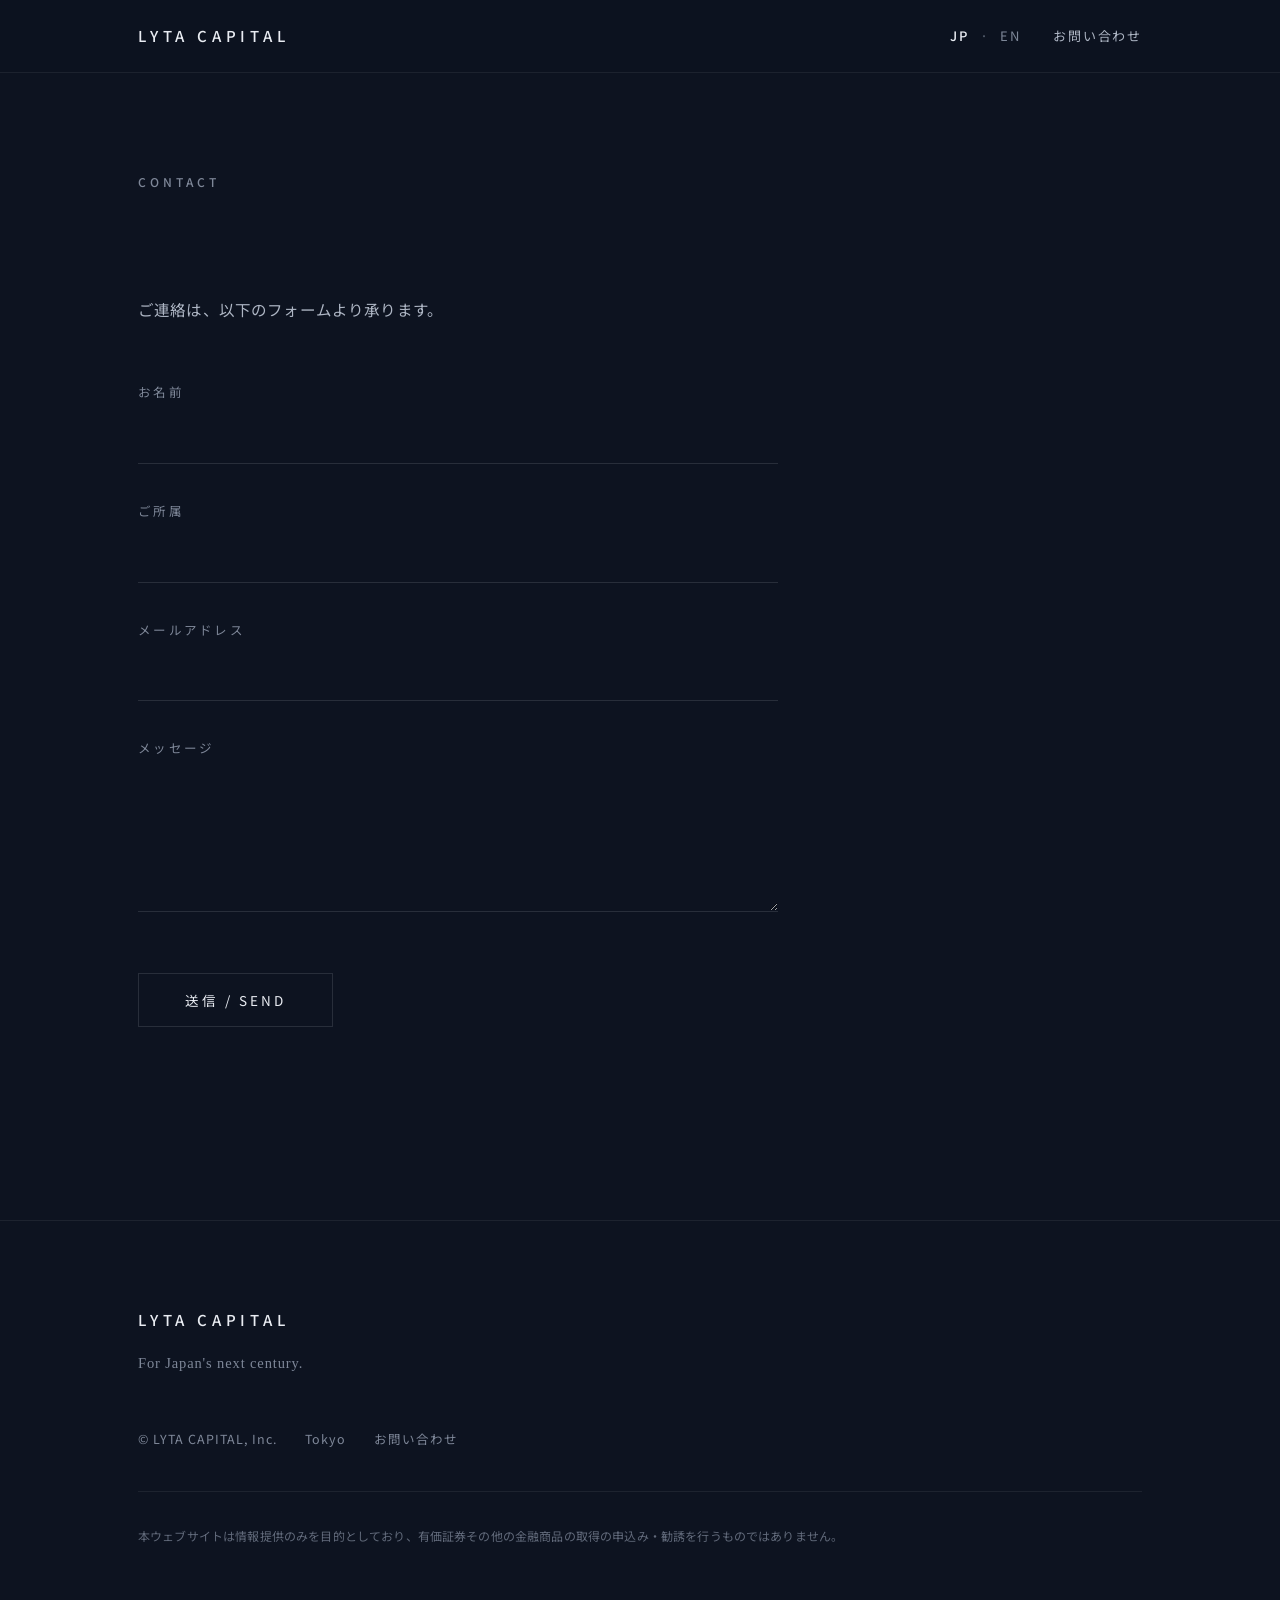
==== contact/index.html @ 0db658bf "LYTA CAPITAL corporate site: JP/EN, founder, news, contact Rebuilt from the Base44 site as a static " ====
<!DOCTYPE html>
<html lang="ja">
<head>
<meta charset="UTF-8">
<meta name="viewport" content="width=device-width, initial-scale=1.0">
<title>Contact | LYTA CAPITAL</title>
<meta name="description" content="LYTA CAPITALへのお問い合わせはこちらのフォームより承ります。">
<link rel="canonical" href="https://home.lyta-capital.com/contact/">
<link rel="alternate" hreflang="ja" href="https://home.lyta-capital.com/contact/">
<link rel="alternate" hreflang="en" href="https://home.lyta-capital.com/en/contact/">
<meta property="og:type" content="website">
<meta property="og:site_name" content="LYTA CAPITAL">
<meta property="og:title" content="Contact | LYTA CAPITAL">
<meta property="og:description" content="LYTA CAPITALへのお問い合わせ">
<meta property="og:url" content="https://home.lyta-capital.com/contact/">
<meta property="og:image" content="https://home.lyta-capital.com/img/ogp.png">
<meta property="og:locale" content="ja_JP">
<meta name="robots" content="noindex, follow">
<link rel="icon" href="/img/favicon.svg" type="image/svg+xml">
<link rel="preconnect" href="https://fonts.googleapis.com">
<link rel="preconnect" href="https://fonts.gstatic.com" crossorigin>
<link href="https://fonts.googleapis.com/css2?family=Noto+Sans+JP:wght@400;500&family=Noto+Serif+JP:wght@500&display=swap" rel="stylesheet">
<link rel="stylesheet" href="/css/style.css">
</head>
<body>

<header class="site-header">
  <div class="inner">
    <a class="wordmark" href="/">LYTA CAPITAL</a>
    <nav class="site-nav">
      <div class="lang-switch">
        <span class="current">JP</span><span class="sep">・</span><a href="/en/contact/">EN</a>
      </div>
      <a class="nav-contact" href="/contact/">お問い合わせ</a>
    </nav>
  </div>
</header>

<main>

  <div class="page-hero">
    <p class="section-label reveal" style="margin-bottom: 0;">CONTACT</p>
  </div>

  <div class="section" style="border-top: none; padding-top: 40px;">
    <div class="contact-wrap">
      <p class="contact-lead reveal">ご連絡は、以下のフォームより承ります。</p>

      <form id="contact-form" class="reveal" novalidate>
        <div class="field">
          <label for="name">お名前</label>
          <input type="text" id="name" name="name" autocomplete="name" required>
        </div>
        <div class="field">
          <label for="company">ご所属</label>
          <input type="text" id="company" name="company" autocomplete="organization">
        </div>
        <div class="field">
          <label for="email">メールアドレス</label>
          <input type="email" id="email" name="email" autocomplete="email" required>
        </div>
        <div class="field">
          <label for="message">メッセージ</label>
          <textarea id="message" name="message" required></textarea>
        </div>
        <button type="submit" class="submit-btn">送信 / SEND</button>
        <p class="form-status" id="form-status" role="status"></p>
      </form>
    </div>
  </div>

</main>

<footer class="site-footer">
  <div class="inner">
    <span class="wordmark">LYTA CAPITAL</span>
    <p class="footer-tagline">For Japan's next century.</p>
    <div class="footer-meta">
      <span>&copy; LYTA CAPITAL, Inc.</span>
      <span>Tokyo</span>
      <a href="/contact/">お問い合わせ</a>
    </div>
    <p class="footer-legal">本ウェブサイトは情報提供のみを目的としており、有価証券その他の金融商品の取得の申込み・勧誘を行うものではありません。</p>
  </div>
</footer>

<script>
(function () {
  var els = document.querySelectorAll('.reveal');
  if ('IntersectionObserver' in window) {
    var io = new IntersectionObserver(function (entries) {
      entries.forEach(function (e) {
        if (e.isIntersecting) { e.target.classList.add('is-visible'); io.unobserve(e.target); }
      });
    }, { threshold: 0.12, rootMargin: '0px 0px -40px 0px' });
    els.forEach(function (el) { io.observe(el); });
  } else {
    els.forEach(function (el) { el.classList.add('is-visible'); });
  }

  // Form endpoint: set FORM_ENDPOINT to a Formspree URL to enable direct submission.
  // While empty, the form falls back to opening a pre-filled email.
  var FORM_ENDPOINT = '';
  var CONTACT_EMAIL = 'arata@lyta-group.com';

  var form = document.getElementById('contact-form');
  var status = document.getElementById('form-status');

  form.addEventListener('submit', function (ev) {
    ev.preventDefault();
    var name = form.name.value.trim();
    var company = form.company.value.trim();
    var email = form.email.value.trim();
    var message = form.message.value.trim();

    if (!name || !email || !message) {
      status.textContent = '必須項目（お名前・メールアドレス・メッセージ）をご入力ください。';
      return;
    }

    if (FORM_ENDPOINT) {
      status.textContent = '送信しています…';
      fetch(FORM_ENDPOINT, {
        method: 'POST',
        headers: { 'Accept': 'application/json', 'Content-Type': 'application/json' },
        body: JSON.stringify({ name: name, company: company, email: email, message: message })
      }).then(function (res) {
        if (res.ok) {
          form.reset();
          status.textContent = '送信しました。折り返しご連絡いたします。';
        } else {
          status.textContent = '送信に失敗しました。お手数ですが時間をおいて再度お試しください。';
        }
      }).catch(function () {
        status.textContent = '送信に失敗しました。お手数ですが時間をおいて再度お試しください。';
      });
    } else {
      var subject = encodeURIComponent('お問い合わせ（' + name + '）');
      var body = encodeURIComponent(
        'お名前: ' + name + '\nご所属: ' + company + '\nメールアドレス: ' + email + '\n\n' + message
      );
      window.location.href = 'mailto:' + CONTACT_EMAIL + '?subject=' + subject + '&body=' + body;
      status.textContent = 'メールソフトが開きます。そのまま送信してください。';
    }
  });
})();
</script>

</body>
</html>
---- css/style.css ----
/* ==========================================================
   LYTA CAPITAL (home.lyta-capital.com)
   Ink-dark, serif-led, quiet luxury. No gold, no purple.
   ========================================================== */

*, *::before, *::after { box-sizing: border-box; margin: 0; padding: 0; }

:root {
  --bg: #0D1320;
  --text: #E9ECF2;
  --text-soft: #AEB6C4;
  --muted: #7E8798;
  --hairline: rgba(233, 236, 242, 0.12);
  --hairline-soft: rgba(233, 236, 242, 0.07);
  --accent: #8FA8D6;
  --serif-en: Georgia, 'Times New Roman', 'Noto Serif JP', serif;
  --serif-jp: 'Noto Serif JP', 'Hiragino Mincho ProN', 'Yu Mincho', Georgia, serif;
  --sans: 'Noto Sans JP', -apple-system, BlinkMacSystemFont, 'Helvetica Neue', Arial, sans-serif;
  --w: 1060px;
}

html { scroll-behavior: smooth; }

body {
  background: var(--bg);
  color: var(--text-soft);
  font-family: var(--sans);
  font-weight: 400;
  font-size: 16px;
  line-height: 2.0;
  letter-spacing: 0.01em;
  -webkit-font-smoothing: antialiased;
  text-rendering: optimizeLegibility;
}

img { max-width: 100%; display: block; }
a { color: inherit; text-decoration: none; }

::selection { background: rgba(143, 168, 214, 0.25); }

/* ----------------------------------------------------------
   Header
   ---------------------------------------------------------- */
.site-header {
  position: fixed;
  top: 0; left: 0; right: 0;
  z-index: 100;
  background: rgba(13, 19, 32, 0.82);
  -webkit-backdrop-filter: blur(14px);
  backdrop-filter: blur(14px);
  border-bottom: 1px solid var(--hairline-soft);
}

.site-header .inner {
  max-width: var(--w);
  margin: 0 auto;
  padding: 0 28px;
  height: 72px;
  display: flex;
  align-items: center;
  justify-content: space-between;
}

.wordmark {
  font-family: var(--sans);
  font-weight: 500;
  font-size: 15px;
  letter-spacing: 0.32em;
  color: var(--text);
  white-space: nowrap;
}

.site-nav {
  display: flex;
  align-items: center;
  gap: 32px;
  font-size: 13px;
  letter-spacing: 0.14em;
}

.lang-switch { display: flex; align-items: center; gap: 10px; color: var(--muted); }
.lang-switch a { color: var(--muted); transition: color 0.25s ease; }
.lang-switch a:hover { color: var(--text); }
.lang-switch .current { color: var(--text); font-weight: 500; }
.lang-switch .sep { font-size: 10px; opacity: 0.6; }

.nav-contact { color: var(--text-soft); transition: color 0.25s ease; }
.nav-contact:hover { color: var(--text); }

/* ----------------------------------------------------------
   Hero
   ---------------------------------------------------------- */
.hero {
  min-height: 88vh;
  display: flex;
  align-items: center;
  position: relative;
  overflow: hidden;
}

.hero::before {
  content: "";
  position: absolute;
  inset: 0;
  background:
    radial-gradient(1100px 520px at 82% -8%, rgba(143, 168, 214, 0.075), transparent 62%),
    radial-gradient(900px 480px at -12% 108%, rgba(143, 168, 214, 0.05), transparent 60%);
  pointer-events: none;
}

.hero .inner {
  max-width: var(--w);
  margin: 0 auto;
  padding: 150px 28px 90px;
  position: relative;
  width: 100%;
}

.kicker {
  font-size: 12px;
  font-weight: 500;
  letter-spacing: 0.34em;
  color: var(--muted);
  margin-bottom: 34px;
}

.hero h1 {
  font-weight: 500;
  color: var(--text);
  font-size: clamp(34px, 5.2vw, 58px);
  line-height: 1.42;
  letter-spacing: 0.015em;
  margin-bottom: 44px;
}

html[lang="ja"] .hero h1 { font-family: var(--serif-jp); }
html[lang="en"] .hero h1 { font-family: var(--serif-en); font-weight: 400; letter-spacing: 0.005em; }

.hero .lead {
  max-width: 640px;
  font-size: 16px;
  line-height: 2.25;
  color: var(--text-soft);
}

.hero .lead strong { color: var(--text); font-weight: 500; }

.hero .scroll-hint {
  position: absolute;
  left: 28px;
  bottom: -6px;
  width: 1px;
  height: 72px;
  background: linear-gradient(to bottom, var(--hairline), transparent);
}

/* ----------------------------------------------------------
   Sections
   ---------------------------------------------------------- */
.section {
  max-width: var(--w);
  margin: 0 auto;
  padding: 110px 28px;
  border-top: 1px solid var(--hairline-soft);
}

.section-label {
  font-size: 12px;
  font-weight: 500;
  letter-spacing: 0.34em;
  color: var(--muted);
  margin-bottom: 72px;
}

/* services */
.service {
  display: grid;
  grid-template-columns: 120px 1fr;
  gap: 28px;
  padding: 54px 0;
}

.service + .service { border-top: 1px solid var(--hairline-soft); }

.service .num {
  font-family: var(--serif-en);
  font-size: 15px;
  letter-spacing: 0.22em;
  color: var(--muted);
  padding-top: 10px;
}

.service h3 {
  font-weight: 500;
  color: var(--text);
  font-size: clamp(22px, 2.6vw, 28px);
  line-height: 1.6;
  letter-spacing: 0.02em;
  margin-bottom: 22px;
}

html[lang="ja"] .service h3 { font-family: var(--serif-jp); }
html[lang="en"] .service h3 { font-family: var(--serif-en); font-weight: 400; }

.service p {
  max-width: 660px;
  font-size: 15.5px;
  line-height: 2.15;
}

.service p + p { margin-top: 18px; }

.service .note {
  font-size: 14px;
  color: var(--muted);
  line-height: 2.0;
}

/* founder teaser */
.founder-grid {
  display: grid;
  grid-template-columns: 168px 1fr;
  gap: 48px;
  align-items: start;
}

.founder-photo {
  width: 168px;
  height: 168px;
  object-fit: cover;
  filter: grayscale(28%) contrast(1.02);
  border-radius: 2px;
}

.founder-name {
  color: var(--text);
  font-weight: 500;
  font-size: clamp(24px, 3vw, 30px);
  line-height: 1.5;
  letter-spacing: 0.03em;
  margin-bottom: 6px;
}

html[lang="ja"] .founder-name { font-family: var(--serif-jp); }
html[lang="en"] .founder-name { font-family: var(--serif-en); font-weight: 400; }

.founder-name-en {
  font-family: var(--serif-en);
  font-size: 14px;
  letter-spacing: 0.12em;
  color: var(--muted);
  margin-bottom: 26px;
}

.founder-grid p { max-width: 620px; font-size: 15.5px; }

.text-link {
  display: inline-block;
  margin-top: 30px;
  font-size: 13.5px;
  letter-spacing: 0.14em;
  color: var(--text-soft);
  border-bottom: 1px solid var(--hairline);
  padding-bottom: 3px;
  transition: color 0.25s ease, border-color 0.25s ease;
}

.text-link:hover { color: var(--text); border-color: var(--text-soft); }

.text-link .arrow { display: inline-block; margin-left: 8px; transition: transform 0.25s ease; }
.text-link:hover .arrow { transform: translateX(4px); }

/* news list */
.news-item {
  display: grid;
  grid-template-columns: 120px 150px 1fr;
  gap: 20px;
  align-items: baseline;
  padding: 26px 0;
  border-bottom: 1px solid var(--hairline-soft);
  font-size: 15px;
}

.news-item:first-of-type { border-top: 1px solid var(--hairline-soft); }

.news-date {
  font-family: var(--serif-en);
  font-size: 13.5px;
  letter-spacing: 0.1em;
  color: var(--muted);
}

.news-cat {
  font-size: 11.5px;
  letter-spacing: 0.12em;
  color: var(--muted);
}

.news-title { color: var(--text-soft); line-height: 1.9; }

/* news page filter */
.news-filter {
  display: flex;
  flex-wrap: wrap;
  gap: 26px;
  margin-bottom: 56px;
}

.news-filter button {
  background: none;
  border: none;
  color: var(--muted);
  font-family: var(--sans);
  font-size: 13px;
  letter-spacing: 0.1em;
  cursor: pointer;
  padding: 2px 0;
  border-bottom: 1px solid transparent;
  transition: color 0.25s ease, border-color 0.25s ease;
}

.news-filter button:hover { color: var(--text); }
.news-filter button.active { color: var(--text); border-color: var(--text-soft); }

/* ----------------------------------------------------------
   Founder page
   ---------------------------------------------------------- */
.page-hero {
  max-width: var(--w);
  margin: 0 auto;
  padding: 170px 28px 60px;
}

.page-hero .section-label { margin-bottom: 48px; }

.founder-head {
  display: grid;
  grid-template-columns: 200px 1fr;
  gap: 56px;
  align-items: center;
  margin-bottom: 24px;
}

.founder-head .founder-photo { width: 200px; height: 200px; }

.founder-head h1 {
  color: var(--text);
  font-weight: 500;
  font-size: clamp(30px, 4vw, 40px);
  letter-spacing: 0.04em;
  line-height: 1.4;
  margin-bottom: 8px;
}

html[lang="ja"] .founder-head h1 { font-family: var(--serif-jp); }
html[lang="en"] .founder-head h1 { font-family: var(--serif-en); font-weight: 400; }

.founder-body { max-width: 720px; }

.founder-body .statement {
  font-size: 16.5px;
  line-height: 2.35;
  color: var(--text-soft);
}

.founder-body .statement + .statement { margin-top: 26px; }

.founder-section { margin-top: 72px; }

.founder-section h2 {
  font-size: 13px;
  font-weight: 500;
  letter-spacing: 0.3em;
  color: var(--muted);
  margin-bottom: 28px;
}

.founder-section ul { list-style: none; }

.founder-section li {
  position: relative;
  padding: 14px 0 14px 26px;
  border-bottom: 1px solid var(--hairline-soft);
  font-size: 15px;
  line-height: 2.0;
}

.founder-section li:first-child { border-top: 1px solid var(--hairline-soft); }

.founder-section li::before {
  content: "";
  position: absolute;
  left: 2px;
  top: 2.05em;
  width: 10px;
  height: 1px;
  background: var(--muted);
}

/* ----------------------------------------------------------
   Contact
   ---------------------------------------------------------- */
.contact-wrap { max-width: 640px; }

.contact-lead { margin-bottom: 54px; font-size: 15.5px; }

.field { margin-bottom: 34px; }

.field label {
  display: block;
  font-size: 12.5px;
  letter-spacing: 0.18em;
  color: var(--muted);
  margin-bottom: 12px;
}

.field input,
.field textarea {
  width: 100%;
  background: transparent;
  border: none;
  border-bottom: 1px solid var(--hairline);
  color: var(--text);
  font-family: var(--sans);
  font-size: 16px;
  line-height: 1.8;
  padding: 6px 2px 12px;
  transition: border-color 0.3s ease;
}

.field textarea { min-height: 140px; resize: vertical; }

.field input:focus,
.field textarea:focus {
  outline: none;
  border-bottom-color: var(--accent);
}

.submit-btn {
  margin-top: 18px;
  background: transparent;
  border: 1px solid var(--hairline);
  color: var(--text);
  font-family: var(--sans);
  font-size: 13.5px;
  letter-spacing: 0.22em;
  padding: 16px 46px;
  cursor: pointer;
  transition: border-color 0.3s ease, background 0.3s ease;
}

.submit-btn:hover { border-color: var(--text-soft); background: rgba(233, 236, 242, 0.04); }

.form-status { margin-top: 22px; font-size: 14px; color: var(--muted); min-height: 1.5em; }

/* ----------------------------------------------------------
   Footer
   ---------------------------------------------------------- */
.site-footer {
  border-top: 1px solid var(--hairline-soft);
  margin-top: 40px;
}

.site-footer .inner {
  max-width: var(--w);
  margin: 0 auto;
  padding: 84px 28px 56px;
}

.site-footer .wordmark { display: block; margin-bottom: 14px; }

.footer-tagline {
  font-family: var(--serif-en);
  font-size: 14.5px;
  letter-spacing: 0.06em;
  color: var(--muted);
  margin-bottom: 48px;
}

.footer-meta {
  display: flex;
  flex-wrap: wrap;
  gap: 8px 28px;
  font-size: 12.5px;
  letter-spacing: 0.08em;
  color: var(--muted);
  padding-bottom: 40px;
  border-bottom: 1px solid var(--hairline-soft);
}

.footer-legal {
  padding-top: 32px;
  font-size: 12px;
  line-height: 2.0;
  color: rgba(126, 135, 152, 0.75);
  max-width: 760px;
}

/* ----------------------------------------------------------
   Reveal on scroll
   ---------------------------------------------------------- */
.reveal {
  opacity: 0;
  transform: translateY(14px);
  transition: opacity 0.7s cubic-bezier(0.22, 1, 0.36, 1), transform 0.7s cubic-bezier(0.22, 1, 0.36, 1);
}

.reveal.is-visible { opacity: 1; transform: none; }

@media (prefers-reduced-motion: reduce) {
  html { scroll-behavior: auto; }
  .reveal { opacity: 1; transform: none; transition: none; }
}

/* ----------------------------------------------------------
   Responsive
   ---------------------------------------------------------- */
@media (max-width: 720px) {
  body { font-size: 15px; }

  .site-header .inner { padding: 0 20px; height: 64px; }
  .wordmark { font-size: 13px; letter-spacing: 0.26em; }
  .site-nav { gap: 20px; }

  .hero { min-height: 78vh; }
  .hero .inner { padding: 130px 20px 70px; }
  .hero h1 { font-size: clamp(30px, 8.4vw, 40px); margin-bottom: 34px; }
  .hero .lead { font-size: 15px; line-height: 2.15; }
  .hero .scroll-hint { left: 20px; }

  .section { padding: 78px 20px; }
  .section-label { margin-bottom: 48px; }

  .service { grid-template-columns: 1fr; gap: 10px; padding: 40px 0; }
  .service .num { padding-top: 0; }

  .founder-grid { grid-template-columns: 1fr; gap: 32px; }
  .founder-head { grid-template-columns: 1fr; gap: 32px; }

  .news-item { grid-template-columns: 96px 1fr; gap: 8px 16px; padding: 20px 0; }
  .news-item .news-title { grid-column: 1 / -1; }

  .page-hero { padding: 130px 20px 40px; }

  .site-footer .inner { padding: 64px 20px 44px; }
}
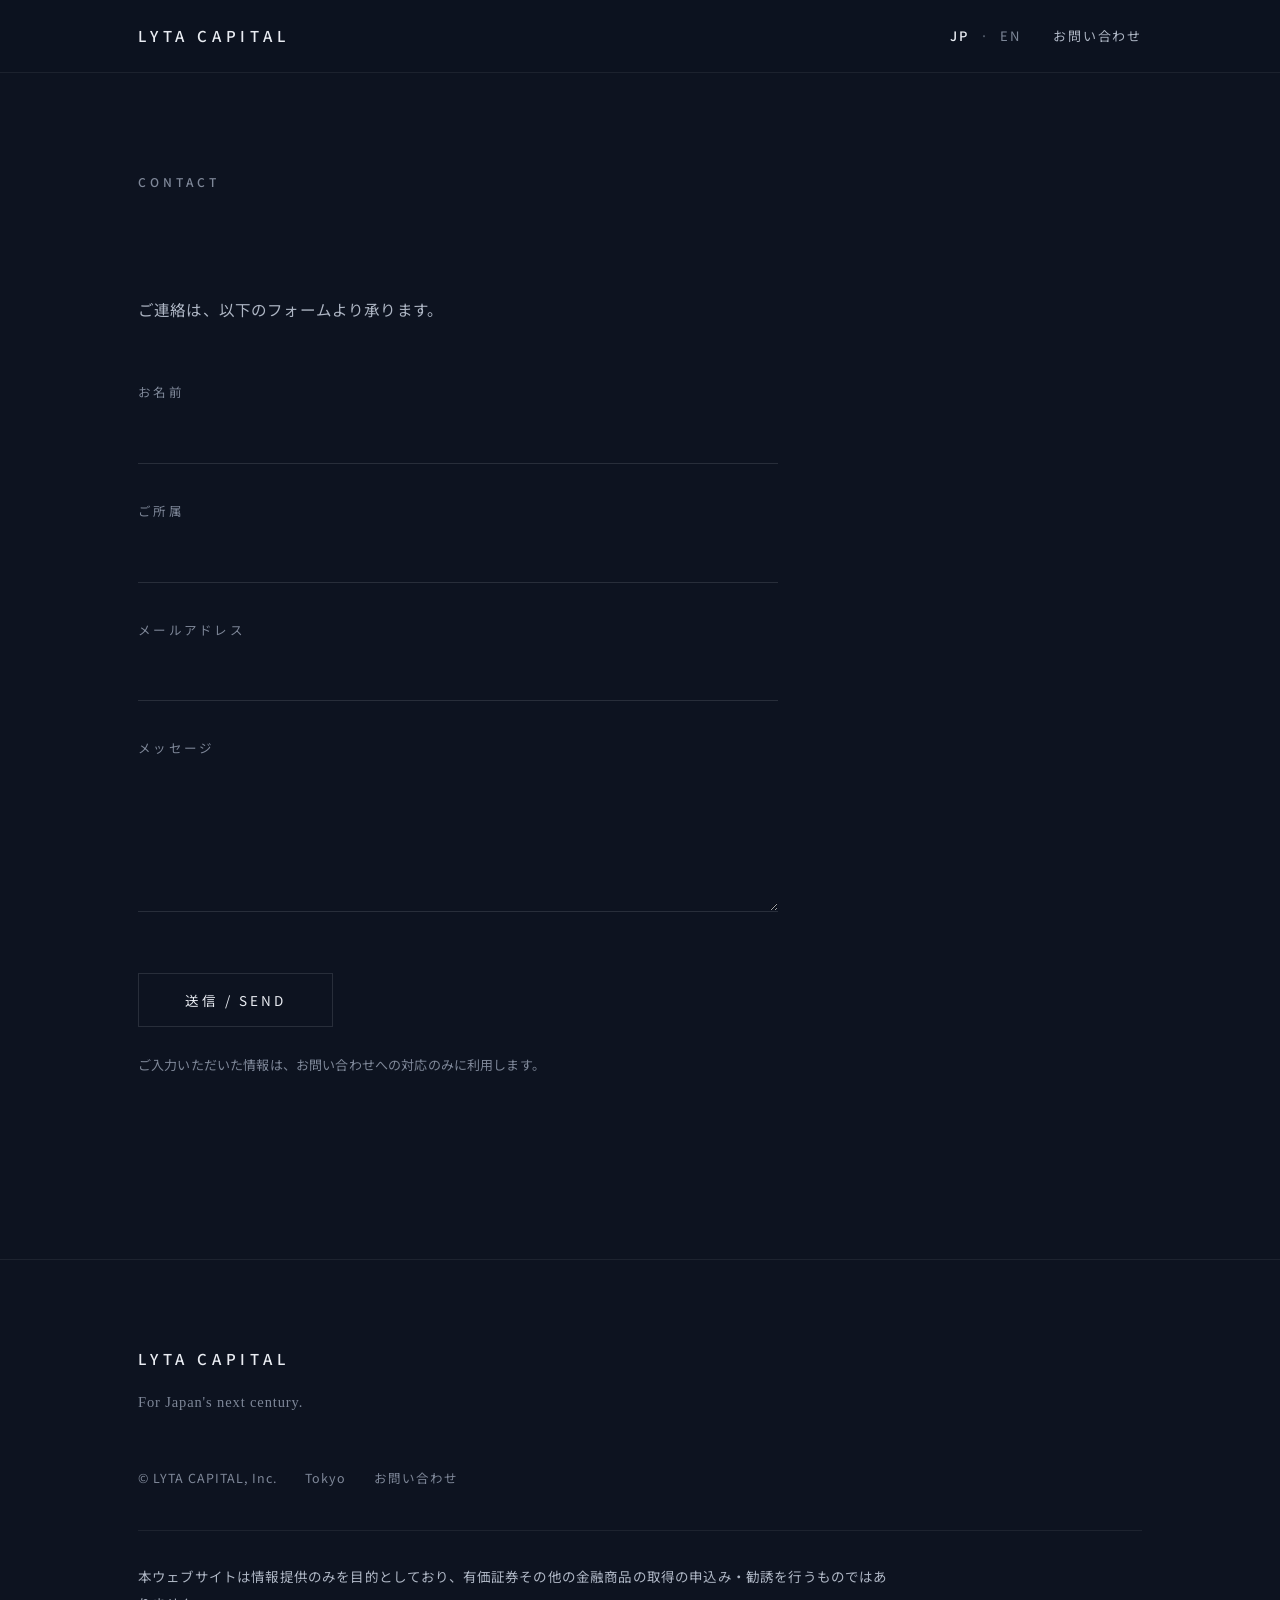
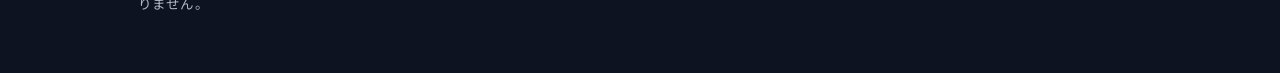
==== commit 36625368: "Apply external review fixes: a11y, headings, form validation, legal text contrast Co-Authored-By: Cl" ====
--- a/contact/index.html
+++ b/contact/index.html
@@ -8,6 +8,7 @@
 <link rel="canonical" href="https://home.lyta-capital.com/contact/">
 <link rel="alternate" hreflang="ja" href="https://home.lyta-capital.com/contact/">
 <link rel="alternate" hreflang="en" href="https://home.lyta-capital.com/en/contact/">
+<link rel="alternate" hreflang="x-default" href="https://home.lyta-capital.com/en/contact/">
 <meta property="og:type" content="website">
 <meta property="og:site_name" content="LYTA CAPITAL">
 <meta property="og:title" content="Contact | LYTA CAPITAL">
@@ -39,14 +40,14 @@
 <main>
 
   <div class="page-hero">
-    <p class="section-label reveal" style="margin-bottom: 0;">CONTACT</p>
+    <h1 class="section-label reveal" style="margin-bottom: 0;">CONTACT</h1>
   </div>
 
   <div class="section" style="border-top: none; padding-top: 40px;">
     <div class="contact-wrap">
       <p class="contact-lead reveal">ご連絡は、以下のフォームより承ります。</p>
 
-      <form id="contact-form" class="reveal" novalidate>
+      <form id="contact-form" class="reveal">
         <div class="field">
           <label for="name">お名前</label>
           <input type="text" id="name" name="name" autocomplete="name" required>
@@ -63,7 +64,9 @@
           <label for="message">メッセージ</label>
           <textarea id="message" name="message" required></textarea>
         </div>
+        <input type="checkbox" name="botcheck" tabindex="-1" aria-hidden="true" style="display:none">
         <button type="submit" class="submit-btn">送信 / SEND</button>
+        <p class="form-note">ご入力いただいた情報は、お問い合わせへの対応のみに利用します。</p>
         <p class="form-status" id="form-status" role="status"></p>
       </form>
     </div>
@@ -98,10 +101,8 @@
     els.forEach(function (el) { el.classList.add('is-visible'); });
   }
 
-  // Form endpoint: set FORM_ENDPOINT to a Formspree URL to enable direct submission.
-  // While empty, the form falls back to opening a pre-filled email.
-  var FORM_ENDPOINT = '';
-  var CONTACT_EMAIL = 'arata@lyta-group.com';
+  var W3F_ENDPOINT = 'https://api.web3forms.com/submit';
+  var W3F_KEY = 'b16e7606-b2bd-410e-ac1d-c93893a0f113';
 
   var form = document.getElementById('contact-form');
   var status = document.getElementById('form-status');
@@ -118,30 +119,34 @@
       return;
     }
 
-    if (FORM_ENDPOINT) {
-      status.textContent = '送信しています…';
-      fetch(FORM_ENDPOINT, {
-        method: 'POST',
-        headers: { 'Accept': 'application/json', 'Content-Type': 'application/json' },
-        body: JSON.stringify({ name: name, company: company, email: email, message: message })
-      }).then(function (res) {
-        if (res.ok) {
-          form.reset();
-          status.textContent = '送信しました。折り返しご連絡いたします。';
-        } else {
-          status.textContent = '送信に失敗しました。お手数ですが時間をおいて再度お試しください。';
-        }
-      }).catch(function () {
+    var btn = form.querySelector('.submit-btn');
+    btn.disabled = true;
+    status.textContent = '送信しています…';
+    fetch(W3F_ENDPOINT, {
+      method: 'POST',
+      headers: { 'Accept': 'application/json', 'Content-Type': 'application/json' },
+      body: JSON.stringify({
+        access_key: W3F_KEY,
+        subject: 'お問い合わせ: ' + name + (company ? ' (' + company + ')' : ''),
+        from_name: 'LYTA CAPITAL Website',
+        name: name,
+        company: company,
+        email: email,
+        message: message,
+        botcheck: form.botcheck.checked
+      })
+    }).then(function (res) { return res.json(); }).then(function (data) {
+      btn.disabled = false;
+      if (data.success) {
+        form.reset();
+        status.textContent = '送信しました。折り返しご連絡いたします。';
+      } else {
         status.textContent = '送信に失敗しました。お手数ですが時間をおいて再度お試しください。';
-      });
-    } else {
-      var subject = encodeURIComponent('お問い合わせ（' + name + '）');
-      var body = encodeURIComponent(
-        'お名前: ' + name + '\nご所属: ' + company + '\nメールアドレス: ' + email + '\n\n' + message
-      );
-      window.location.href = 'mailto:' + CONTACT_EMAIL + '?subject=' + subject + '&body=' + body;
-      status.textContent = 'メールソフトが開きます。そのまま送信してください。';
-    }
+      }
+    }).catch(function () {
+      btn.disabled = false;
+      status.textContent = '送信に失敗しました。お手数ですが時間をおいて再度お試しください。';
+    });
   });
 })();
 </script>
--- a/css/style.css
+++ b/css/style.css
@@ -451,7 +451,11 @@
 
 .submit-btn:hover { border-color: var(--text-soft); background: rgba(233, 236, 242, 0.04); }
 
-.form-status { margin-top: 22px; font-size: 14px; color: var(--muted); min-height: 1.5em; }
+.submit-btn:disabled { opacity: 0.45; cursor: default; }
+
+.form-note { margin-top: 26px; font-size: 13px; color: var(--muted); line-height: 1.9; }
+
+.form-status { margin-top: 10px; font-size: 14px; color: var(--text-soft); min-height: 1.5em; }
 
 /* ----------------------------------------------------------
    Footer
@@ -490,9 +494,9 @@
 
 .footer-legal {
   padding-top: 32px;
-  font-size: 12px;
+  font-size: 13.5px;
   line-height: 2.0;
-  color: rgba(126, 135, 152, 0.75);
+  color: var(--text-soft);
   max-width: 760px;
 }
 
